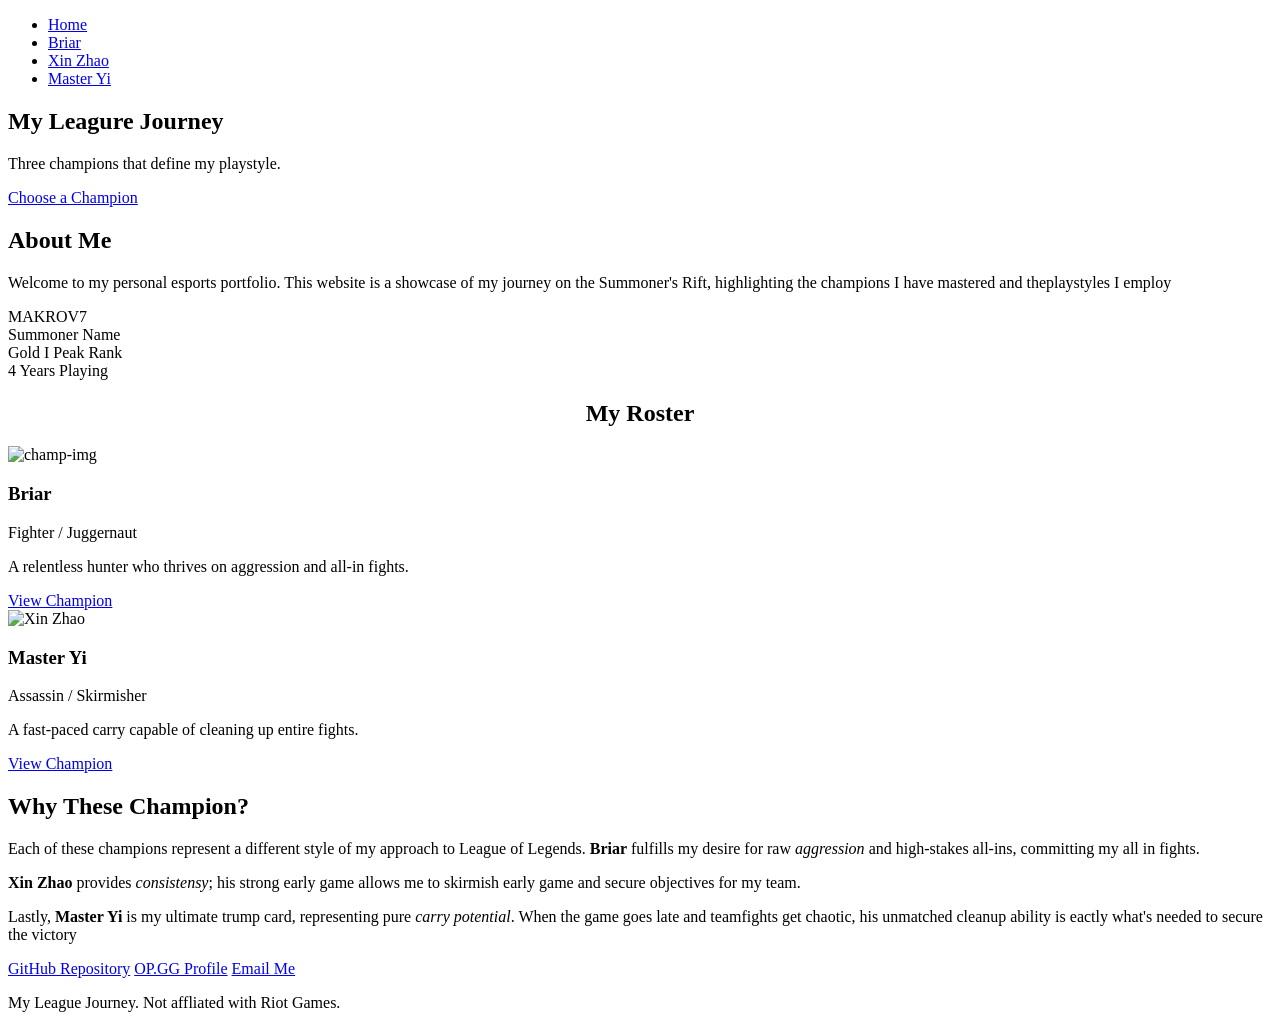
==== index.html @ 25b5e0c8 "added champ desc card stats with styles" ====
<!DOCTYPE html>
<html lang="en">
<head>
    <meta charset="UTF-8">
    <meta name="viewport" content="width=device-width, initial-scale=1.0">
    <title>My League Journey</title>
</head>
<body>
    
    <nav>
        <ul>
            <li><a href="index.html" class="active">Home</a></li>
            <li><a href="briar.html">Briar</a></li>
            <li><a href="xinzhao.html">Xin Zhao</a></li>
            <li><a href="masteryi.html">Master Yi</a></li>
        </ul>
    </nav>

    <section class="hero" style="background-image: url('images/hero_banner.png');">

        <div class="hero-content container">
            <h1 class="gradient-text">My Leagure Journey</h1>
            <p>Three champions that define my playstyle.</p>
            <a href="#champions" class="btn">Choose a Champion</a>
        </div>
    </section>

    <section class="container" id="about">
        <div class="card profile-card">
            <h2>About Me</h2>
            <div class="section_divider"></div>
            <p>Welcome to my personal esports portfolio. This website is a showcase of my journey on the Summoner's Rift, highlighting the champions I have mastered and theplaystyles I employ</p>

            <div class="profile-stats">
                <div class="stat-item">
                    <div class="stat-item">MAKROV7</div>
                    <div class="stat-label">Summoner Name</div>
                </div>
                <div class="stat-item">
                    <span class="stat-value">Gold I</span>
                    <span class="stat-label">Peak Rank</span>
                </div>
                <div class="stat-item">
                    <span class="stat-value">4</span>
                    <span class="stat-label">Years Playing</span>
                </div>
            </div>
        </div>
    </section>

    <section class="container" id="champions">
        <h2 class="text-center" style="text-align: center;">My Roster</h2>
        <div class="section-divider"></div>

        <div class="champion-grid">
            <div class="card champ-card">
                <div class="champ-img-container">
                    <img src="images/briar.png" alt="champ-img" class="champ-img">
                </div>
                <div class="champ-info">
                    <h3>Briar</h3>
                    <span class="champ-role">Fighter / Juggernaut</span>
                    <p class="champ-desc">A relentless hunter who thrives on aggression and all-in fights.</p>
                    <a href="briar.html" class="btn">View Champion</a>
                </div>
            </div>

            <div class="champ-card card">
                <div class="champ-img-container">
                    <img src="images/xinzhao.png" alt="Xin Zhao" class="champ-img">
                </div>
                <div class="champ-info">
                    <h3>Master Yi</h3>
                    <span class="cham-role">Assassin / Skirmisher</span>
                    <p class="champ-desc">A fast-paced carry capable of cleaning up entire fights.</p>
                    <a href="masteryi.html" class="btn">View Champion</a>
                </div>
            </div>
        </div>
    </section>

    <section class="why-section container">
        <h2>Why These Champion?</h2>
        <div class="section-divider"></div>
        <div class="why-content card">
            <p>Each of these champions represent a different style of my approach to League of Legends. <strong>Briar</strong> fulfills my desire for raw <em>aggression</em> and high-stakes all-ins, committing my all in fights.</p>
            <p><strong>Xin Zhao</strong> provides <em>consistensy</em>; his strong early game allows me to skirmish early game and secure objectives for my team.</p>
            <p>Lastly, <strong>Master Yi</strong> is my ultimate trump card, representing pure <em>carry potential</em>. When the game goes late and teamfights get chaotic, his unmatched cleanup ability is eactly what's needed to secure the victory</p>
        </div>
    </section>

    <footer>
        <div class="container">
            <div class="footer-links">
                <a href="https://github.com/raze-me/myLeague" target="" rel="noopener noreferrer">GitHub Repository</a>
                <a href="https://op.gg/lol/summoners/sea/MAKROV7-SG2" target="" rel="noopener noreferrer">OP.GG Profile</a>
                <a href="mailto:ac.otherside@gmail.com">Email Me</a>
            </div>
            <p class="copyright">My League Journey. Not affliated with Riot Games.</p>
        </div>
    </footer>

</body>
</html>
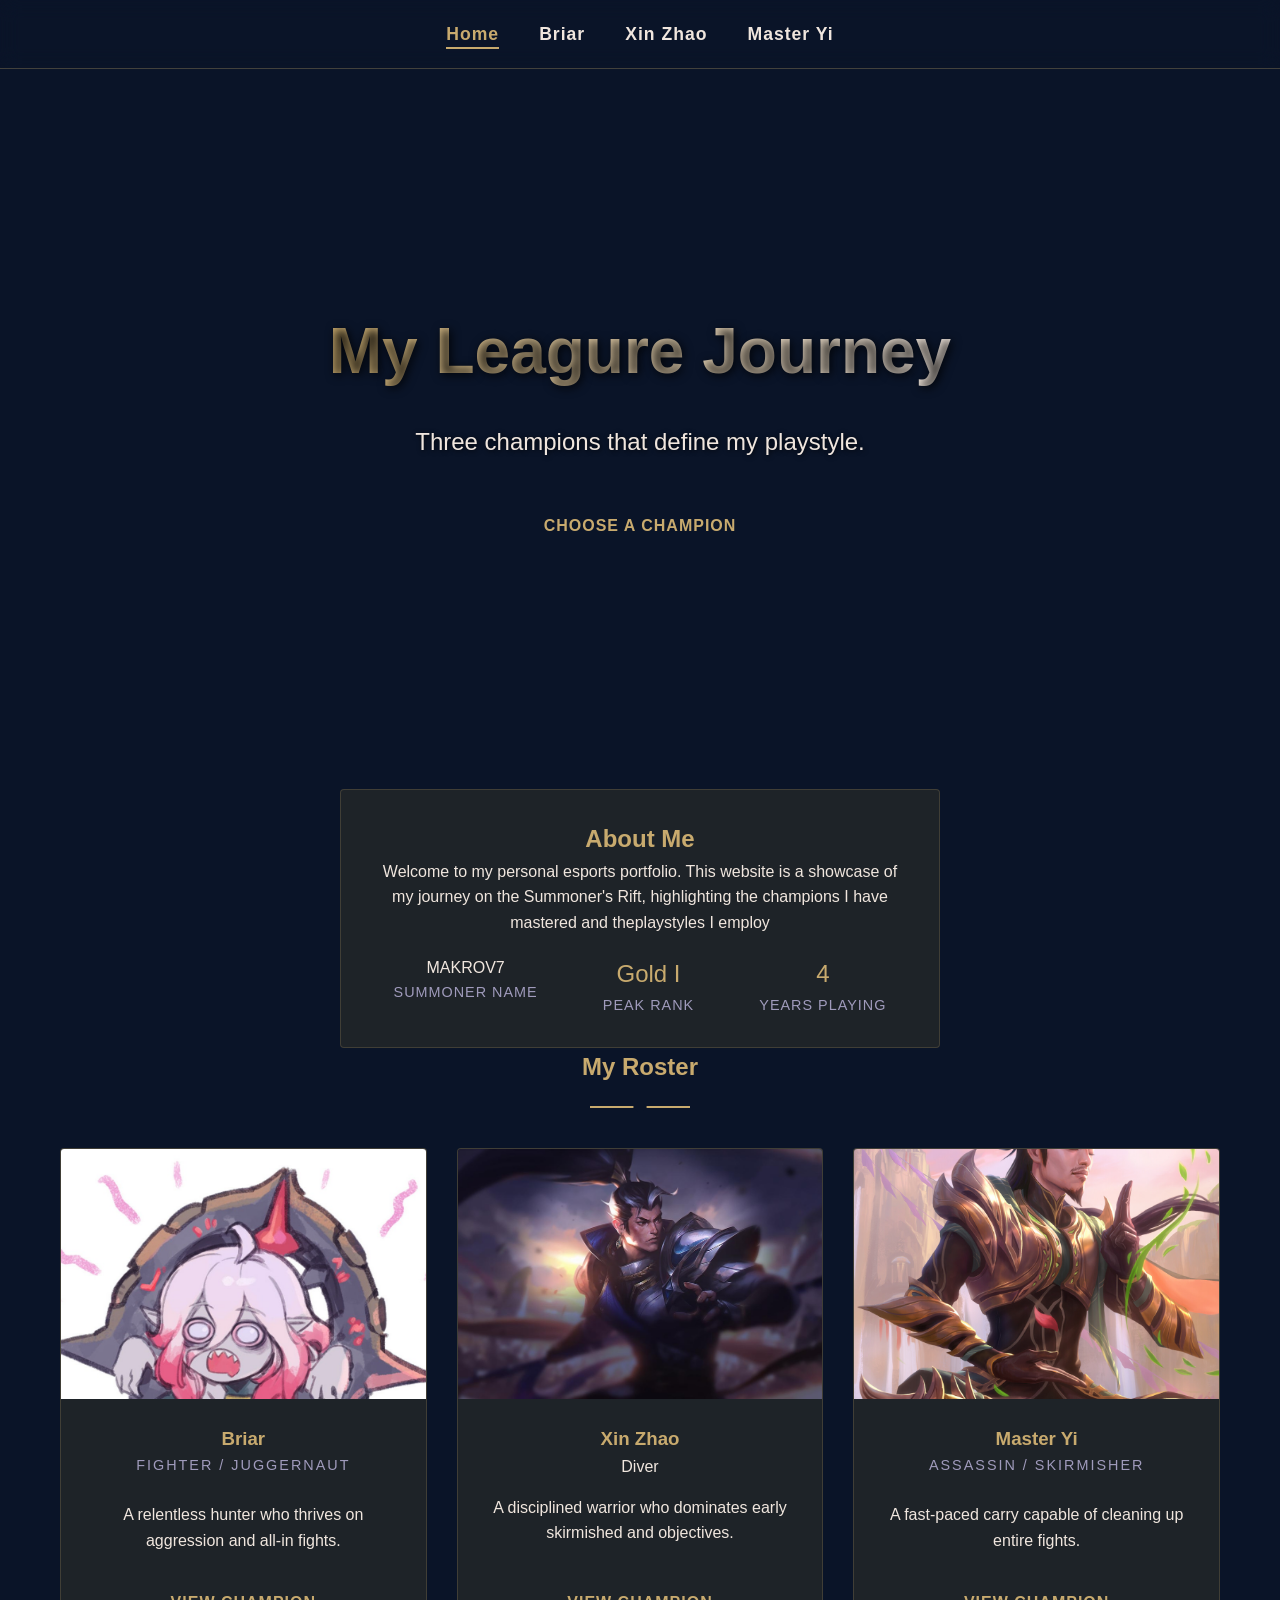
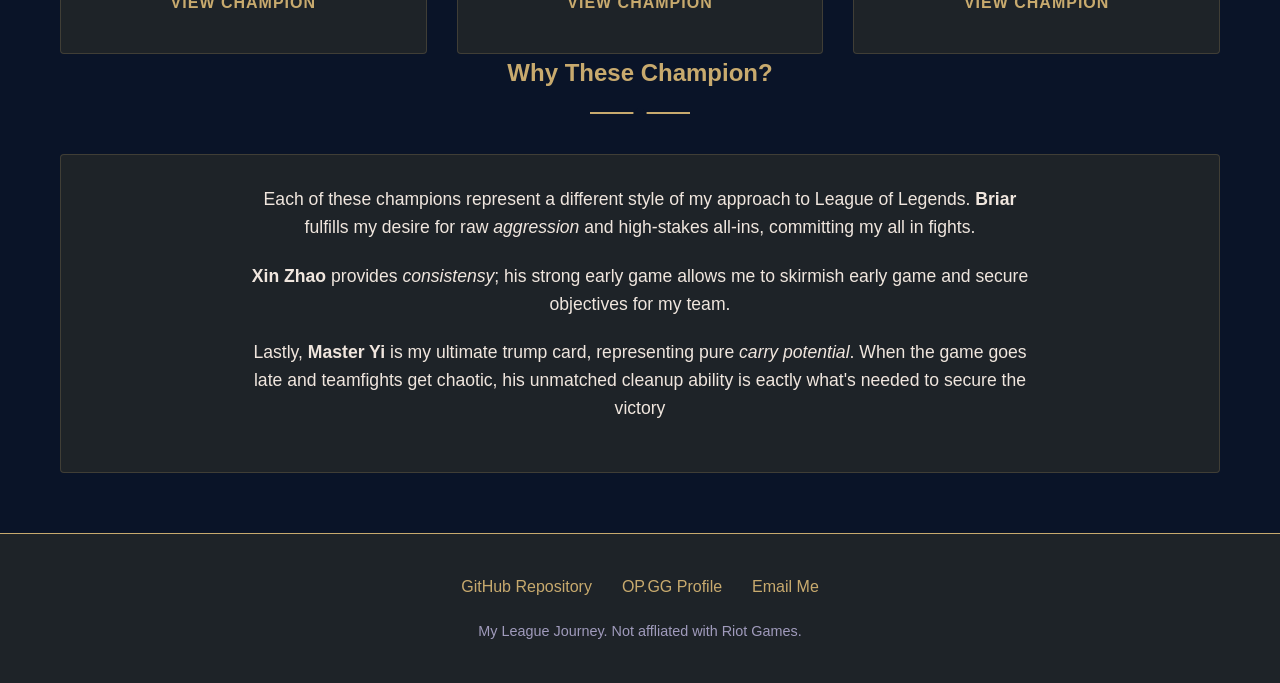
==== commit 17ffda5a: "added complete styles for the webpage" ====
--- a/index.html
+++ b/index.html
@@ -4,6 +4,8 @@
     <meta charset="UTF-8">
     <meta name="viewport" content="width=device-width, initial-scale=1.0">
     <title>My League Journey</title>
+    <link rel="stylesheet" href="styles.css">
+
 </head>
 <body>
     
@@ -16,7 +18,7 @@
         </ul>
     </nav>
 
-    <section class="hero" style="background-image: url('images/hero_banner.png');">
+    <section class="hero" style="background-image: url('images/hero_banner.jpg');">
 
         <div class="hero-content container">
             <h1 class="gradient-text">My Leagure Journey</h1>
@@ -55,7 +57,7 @@
         <div class="champion-grid">
             <div class="card champ-card">
                 <div class="champ-img-container">
-                    <img src="images/briar.png" alt="champ-img" class="champ-img">
+                    <img src="images/briar.jpg" alt="champ-img" class="champ-img">
                 </div>
                 <div class="champ-info">
                     <h3>Briar</h3>
@@ -67,11 +69,23 @@
 
             <div class="champ-card card">
                 <div class="champ-img-container">
-                    <img src="images/xinzhao.png" alt="Xin Zhao" class="champ-img">
+                    <img src="images/xinzhao.jpg" alt="Xin Zhao" class="champ-img">
+                </div>
+                <div class="champ-info">
+                    <h3>Xin Zhao</h3>
+                    <span class="cham-role">Diver</span>
+                    <p class="champ-desc">A disciplined warrior who dominates early skirmished and objectives.</p>
+                    <a href="xinzhao.html" class="btn">View Champion</a>
+                </div>
+            </div>
+
+            <div class="card champ-card">
+                <div class="champ-img-container">
+                    <img src="images/masteryi.jpg" alt="Master Yi" class="champ-img">
                 </div>
                 <div class="champ-info">
                     <h3>Master Yi</h3>
-                    <span class="cham-role">Assassin / Skirmisher</span>
+                    <span class="champ-role">Assassin / Skirmisher</span>
                     <p class="champ-desc">A fast-paced carry capable of cleaning up entire fights.</p>
                     <a href="masteryi.html" class="btn">View Champion</a>
                 </div>
--- a/styles.css
+++ b/styles.css
@@ -0,0 +1,513 @@
+
+:root {
+    --bg-color: #0A1428;
+    --bg-secondary: #1E2328;
+    --gold-accent: #C8AA6E;
+    --gold-hover: #F0E6DE;
+    --text-light: #F0E6DE;
+    --text-gray: #A09BBC;
+    --font-heading: #'Cinzel', serif;
+    --font-body: 'Inter', sans-serif;
+    --transition: all 0.3s ease;
+}
+
+* {
+    margin: 0;
+    padding: 0;
+    box-sizing: border-box;
+}
+
+body {
+    background-color: var(--bg-color);
+    color: var(--text-light);
+    font-family: var(--font-body);
+    line-height: 1.6;
+}
+
+h1, h2, h3, h4, h5, h6 {
+    font-family: var(--font-heading);
+    color: var(--gold-accent);
+    font-weight: 600;
+}
+
+a {
+    text-decoration: none;
+    color: inherit;
+}
+
+ul {
+    list-style: none;
+}
+
+.gradient-text{
+    background: linear-gradient(to right, var(--gold-accent), var(--gold-hover));
+    -webkit-background-clip: text;
+    -webkit-text-fill-color: transparent;
+}
+
+.section-divider {
+    width: 100px;
+    height: 2px;
+    background: var(--gold-accent);
+    margin: 20px auto 40px;
+    position: relative;
+}
+
+.section-divider::before {
+    content: '';
+    position: absolute;
+    top: -4px;
+    left: 50%;
+    transform: translateX(-50%) rotate(45deg);
+    width: 10px;
+    height: 10px;
+    background: var(--bg-color);
+    border: 1px solid var(--gradient-accent);
+}
+
+nav {
+    display: flex;
+    justify-content: center;
+    align-items: center;
+    padding: 20px 0;
+    background-color: rgba(10, 20, 40, 0.9);
+    border-bottom: 1px solid rgba(200, 170, 110, 0.3);
+    position: sticky;
+    top: 0;
+    z-index: 1000;
+    backdrop-filter: blur(10px);
+}
+
+nav ul {
+    display: flex;
+    gap: 40px;
+}
+
+nav a{
+    font-family: var(--font-heading);
+    font-size: 1.1rem;
+    font-weight: 600;
+    letter-spacing: 1px;
+    position: relative;
+    padding-bottom: 5px;
+    color: var(--text-light);
+    transition: var(--transition);
+}
+
+nav a:hover, nav a.active {
+    color: var(--gold-accent);
+}
+
+nav a::after {
+    content: '';
+    position: absolute;
+    bottom: 0;
+    left: 0;
+    width: 0;
+    height: 2px;
+    background-color: var(--gold-accent);
+    transition: width 0.3s ease;
+}
+
+nav a:hover::after, nav a.active::after {
+    width: 100%;
+}
+
+.btn {
+    display: inline-block;
+    padding: 12px 30px;
+    background-color: transparent;
+    color: var(--gold-accent);
+    border: 1px solid (--gold-accent);
+    font-family: var(--font-heading);
+    font-weight: 600;
+    letter-spacing: 1px;
+    text-transform: uppercase;
+    cursor: pointer;
+    transform: var(--transition);
+    position: relative;
+    overflow: hidden;
+}
+
+.btn:hover {
+    background-color: var(--gold-accent);
+    color: var(--bg-color);
+    transform: scale(1.05);
+    box-shadow: 0 0 15px rgba(200, 170, 110, 0.5);
+}
+
+.container {
+    max-width: 1200px;
+    margin: 0 auto;
+    padding: 0 20px;
+}
+
+section {
+    padding: 80px 0;
+}
+
+.hero {
+    height: 80vh;
+    display: flex;
+    flex-direction: column;
+    justify-content: center;
+    align-items: center;
+    text-align: center;
+    background-size: cover;
+    background-position: center;
+    background-repeat: no-repeat;
+    position: relative;
+    padding: 0 20px;
+}
+
+.hero::before {
+    content: '';
+    position: absolute;
+    top: 0; left: 0; right: 0; bottom: 0;
+    background: linear-gradient(to bottom, rgba(10, 20, 40, 0.3), var(--bg-color));
+}
+
+.hero-content {
+    position: relative;
+    z-index: 1;
+}
+
+.hero h1 {
+    font-size: 4rem;
+    margin-bottom: 20px;
+    text-shadow: 2px 2px 10px rgba(0, 0, 0, 0.8);
+}
+
+.hero p {
+    font-size: 1.5rem;
+    color: var(--text-light);
+    margin-bottom: 40px;
+    text-shadow: 1px 1px 5px rgba(0, 0, 0, 0.8);
+}
+
+.card {
+    background-color: var(--bg-secondary);
+    border: 1px solid rgba(200, 170, 110, 0.2);
+    border-radius: 4px;
+    padding: 30px;
+    transform: var(--gold-accent);
+    position: relative;
+}
+
+.card:hover{
+    transform: translateY(-10px);
+    border-color: var(--gold-accent);
+    box-shadow: 0 10px 30px rgba(200, 170, 110, 0.2);
+}
+
+.profile-card {
+    max-width: 600px;
+    margin: 0 auto;
+    text-align: center;
+}
+
+.profile-stats {
+    display: flex;
+    justify-content: space-around;
+    flex-wrap: wrap;
+    margin-top: 20px;
+    gap: 20px;
+}
+
+.stat-item {
+    display: flex;
+    flex-direction: column;
+    align-items: center;
+}
+
+.stat-value {
+    color: var(--gold-accent);
+    font-family: var(--font-heading);
+    font-size: 1.5rem;
+}
+
+.stat-label {
+    color: var(--text-gray);
+    font-size: 0.9rem;
+    text-transform: uppercase;
+    letter-spacing: 1px;
+}
+
+.champion-grid {
+    display: grid;
+    grid-template-columns: repeat(auto-fit, minmax(300px, 1fr));
+    gap: 30px;
+    margin-top: 40px;
+}
+
+.champ-card {
+    padding: 0;
+    overflow: hidden;
+    display: flex;
+    flex-direction: column;
+}
+
+.champ-img-container {
+    height: 250px;
+    overlay: hidden;
+    position: relative;
+}
+
+.champ-img {
+    width: 100%;
+    height: 100%;
+    object-fit: cover;
+    transition: transform 0.5s ease;
+}
+
+.champ-card:hover .champ-img {
+    transform: scale(1.1);
+}
+
+.champ-info {
+    padding: 25px;
+    text-align: center;
+    flex-grow: 1;
+    display: flex;
+    flex-direction: column;
+}
+
+.champ-role{
+    color: var(--text-gray);
+    font-size: 0.9rem;
+    text-transform: uppercase;
+    letter-spacing: 2px;
+    margin-bottom: 10px;
+}
+.champ-desc {
+    margin: 15px 0 25px;
+    color: var(--text-light);
+    flex-grow: 1;
+}
+
+.why-section{
+    text-align: center;
+}
+
+.why-content p {
+    max-width: 800px;
+    margin: 0 auto 20px;
+    color: var(--text-light);
+    font-size: 1.1rem;
+}
+
+.quote-box {
+    background: linear-gradient(135deg, rgba(30, 35, 40, 0.8));
+    border-left: 4px solid var(--gold-accent);
+    padding: 40px;
+    margin: 40px auto;
+    max-width: 800px;
+    text-align: center;
+    font-style: italic;
+    font-size: 1.5rem;
+    font-family: var(--font-heading);
+    color: var(--gold-hover);
+    position: relative;
+}
+
+.ability-grid {
+    display: grid;
+    grid-template-columns: repeat(auto-fit, minmax(200px, 1fr));
+    gap: 20px;
+}
+
+.ability-card {
+    text-align: center;
+    padding: 20px;
+}
+
+.ability-icon {
+    width: 64;
+    height: 64;
+    border: 2px solid var(--gold-accent);
+    border-radius: 50%;
+    margin: 0 auto 15px;
+    display: flex;
+    align-items: center;
+    justify-content: center;
+    font-family: var(--font-heading);
+    font-size: 1.5rem;
+    color: var(--gold-accent);
+    background: var(--bg-color);
+}
+
+.ability-name {
+    margin-bottom: 10px;
+    font-size: 1.2rem;
+}
+
+.ability-desc {
+    font-size: 0.9rem;
+    color: var(--text-gray);
+}
+
+.stats-panel {
+    display: grid;
+    grid-template-columns: repeat(auto-fit, minmax(150px, 1fr));
+    gap: 20px;
+    background-color: var(--bg-secondary);
+    padding: 30px;
+    border: 1px solid rgba(200, 170, 110, 0.2);
+    border-radius: 4px;
+    text-align: center;
+}
+
+.build-list {
+    max-width: 600px;
+    margin: 0 auto;
+}
+
+.build-list li {
+    background-color: var(--bg-secondary);
+    margin-bottom: 10px;
+    padding: 15px 20px;
+    border-left: 2px solid var(--gold-accent);
+    display: flex;
+    align-items: center;
+    transition: translateX(10px);
+}
+
+.build-list li:hover {
+    background-color: rgba(200, 170, 110, 0.1);
+    transform: translateX(10px);
+}
+
+.timeline {
+    position: relative;
+    max-width: 800px;
+    margin: 0 auto;
+}
+
+.timeline::after {
+    content: '';
+    position: absolute;
+    width: 2px;
+    background-color: var(--gold-accent);
+    top: 0;
+    bottom: 0;
+    left: 50%;
+    margin-left: -1px;
+}
+
+.timeline-card {
+    padding: 20px 30px;
+    position: relative;
+    background-color: inherit;
+    width: 50%;
+}
+
+.timeline-card::after {
+    content: '';
+    position: absolute;
+    width: 16px;
+    height: 16px;
+    background-color: var(--bg-color);
+    border: 4px solid var(--gold-accent);
+    top: 25px;
+    border-radius: 50%;
+    z-index: 1;
+}
+
+.timeline-left {
+    left: 0;
+}
+
+.timeline-right {
+    left: 50%;
+}
+
+.timeline-left::after {
+    right: -8px;
+}
+
+.timeline-right::after {
+    left: -8px;
+}
+
+.timeline-content {
+    padding: 20px;
+    background-color: var(--bg-secondary);
+    border: 1px solid rgba(200, 170, 110, 0.2);
+    border-radius: 4px;
+}
+
+.timeline-content h3 {
+    margin-bottom: 10px;
+}
+
+footer {
+    background-color: var(--bg-secondary);
+    border-top: 1px solid var(--gold-accent);
+    padding: 40px 0;
+    text-align: center;
+    margin-top: 60px;
+}
+
+.footer-links {
+    display: flex;
+    justify-content: center;
+    gap: 30px;
+    margin-bottom: 20px;
+}
+
+.footer-links a {
+    color: var(--gold-accent);
+    font-family: var(--font-heading);
+    transition: var(--transition);
+}
+
+.footer-links a:hover {
+    color: var(--text-light);
+    text-shadow: 0 0 10px var(--gold-accent);
+}
+
+.copyright {
+    color: var(--text-gray);
+    font-size: 0.9rem;
+}
+
+@media (max-width: 768px) {
+    .hero h1 {font-size: 2.5rem; }
+    .hero p { font-size: 1.2rem; }
+    nav ul { gap: 15px; flex-wrap: wrap; justify-content: center; }
+
+    .timeline::after{
+        left: 20px;
+    }
+    .timeline-card {
+        width: 100%;
+        padding-left: 50px;
+        padding-right: 0px; 
+    }
+
+    .timeline-right {
+        left: 0%;
+    }
+
+    .timeline-left::after, .timeline-right::after {
+        left: 12px;
+    }
+}
+
+.error-page {
+    height: 100vh;
+    display: flex;
+    flex-direction: column;
+    justify-content: center;
+    align-items: center;
+    text-align: center;
+}
+
+.error-img {
+    max-width: 300px;
+    margin-bottom: 30px;
+    border-radius: 50%;
+    border: 4px solid var(--gold-accent);
+    box-shadow: 0 0 30px rgba(200, 170, 110, 0.3);
+}
+
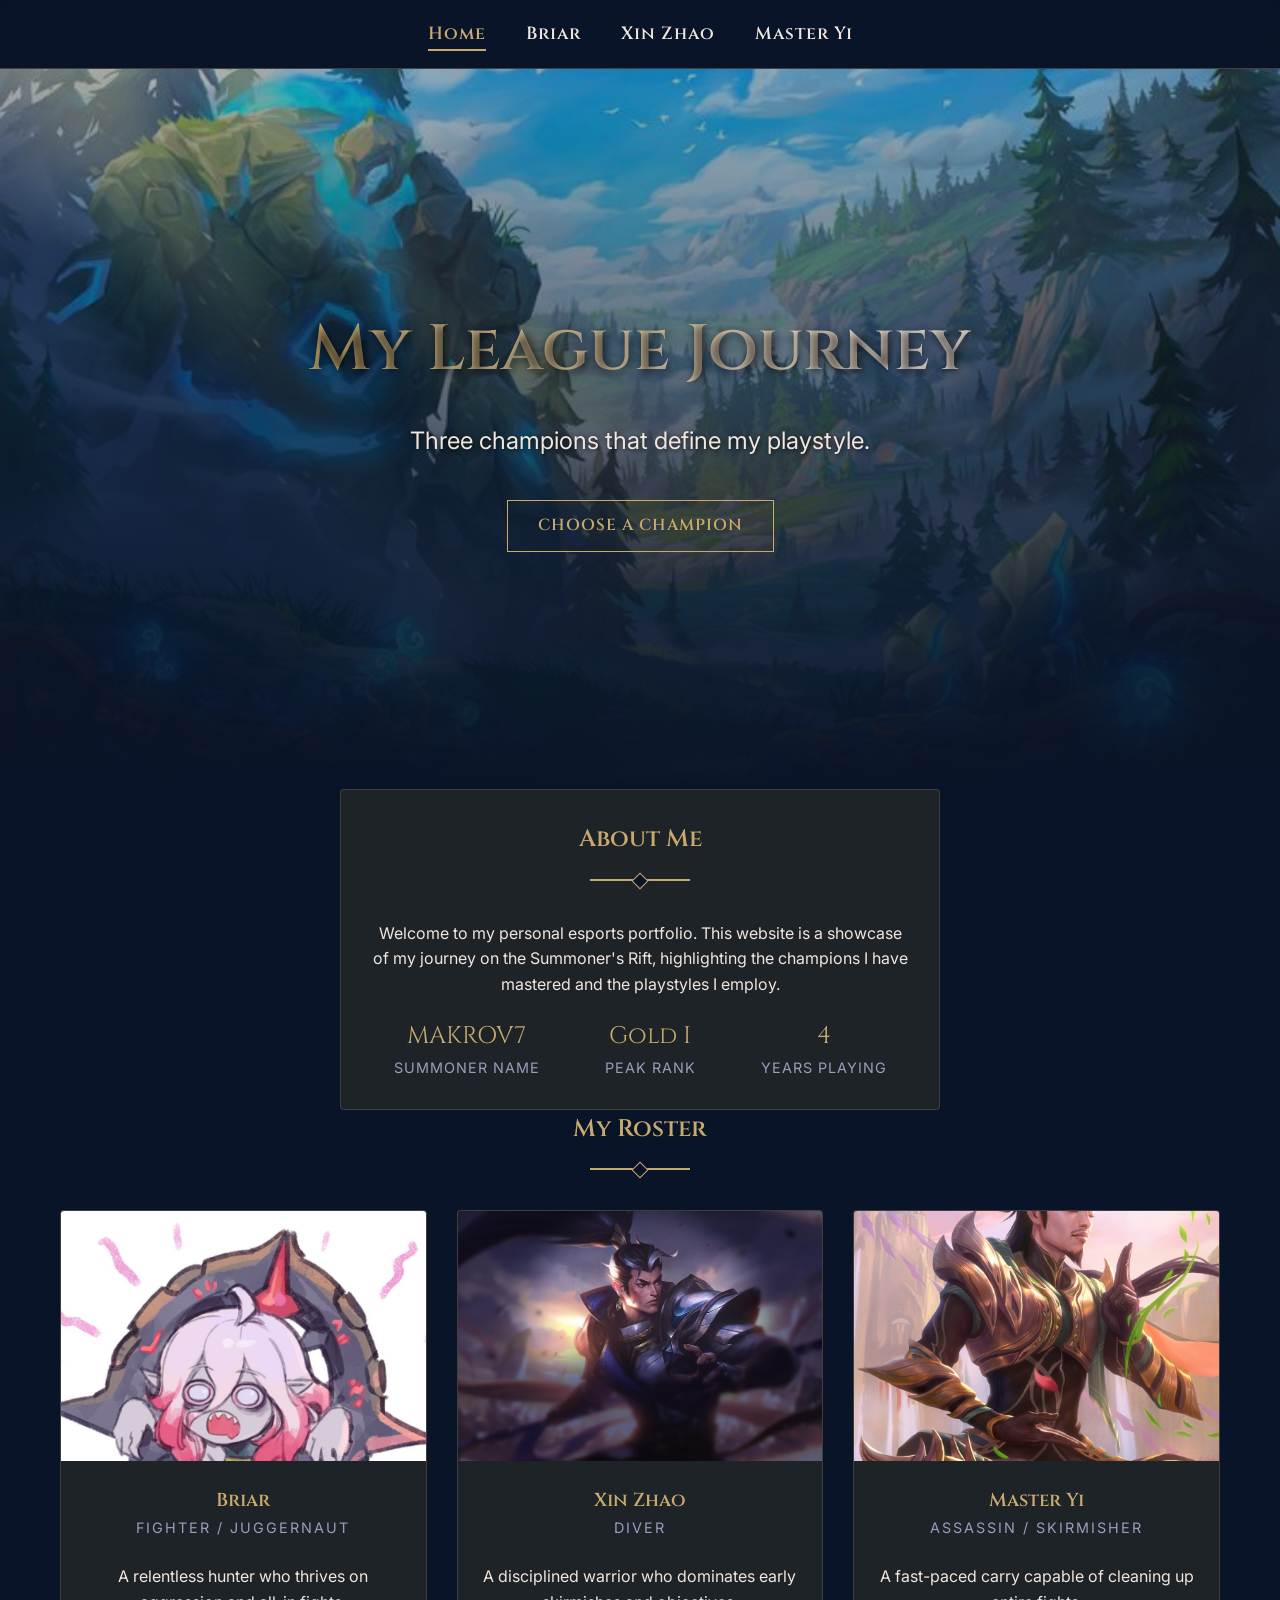
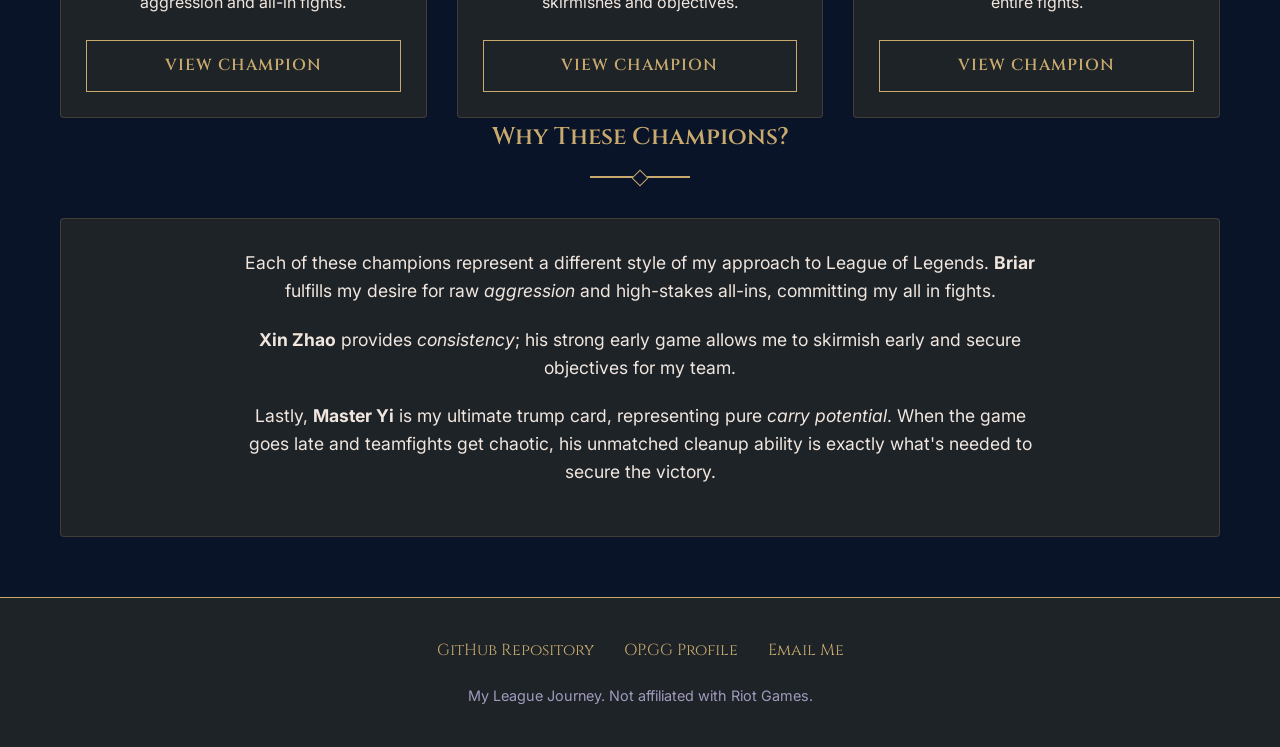
==== commit dd964cc7: "added supporting images and sounds" ====
--- a/index.html
+++ b/index.html
@@ -5,6 +5,8 @@
     <meta name="viewport" content="width=device-width, initial-scale=1.0">
     <title>My League Journey</title>
     <link rel="stylesheet" href="styles.css">
+    <link rel="icon" href="images/favicon.ico" type="image/x-icon">
+
 
 </head>
 <body>
@@ -21,7 +23,7 @@
     <section class="hero" style="background-image: url('images/hero_banner.jpg');">
 
         <div class="hero-content container">
-            <h1 class="gradient-text">My Leagure Journey</h1>
+            <h1 class="gradient-text">My League Journey</h1>
             <p>Three champions that define my playstyle.</p>
             <a href="#champions" class="btn">Choose a Champion</a>
         </div>
@@ -30,13 +32,13 @@
     <section class="container" id="about">
         <div class="card profile-card">
             <h2>About Me</h2>
-            <div class="section_divider"></div>
-            <p>Welcome to my personal esports portfolio. This website is a showcase of my journey on the Summoner's Rift, highlighting the champions I have mastered and theplaystyles I employ</p>
+            <div class="section-divider"></div>
+            <p>Welcome to my personal esports portfolio. This website is a showcase of my journey on the Summoner's Rift, highlighting the champions I have mastered and the playstyles I employ.</p>
 
             <div class="profile-stats">
                 <div class="stat-item">
-                    <div class="stat-item">MAKROV7</div>
-                    <div class="stat-label">Summoner Name</div>
+                    <span class="stat-value">MAKROV7</span>
+                    <span class="stat-label">Summoner Name</span>
                 </div>
                 <div class="stat-item">
                     <span class="stat-value">Gold I</span>
@@ -73,8 +75,8 @@
                 </div>
                 <div class="champ-info">
                     <h3>Xin Zhao</h3>
-                    <span class="cham-role">Diver</span>
-                    <p class="champ-desc">A disciplined warrior who dominates early skirmished and objectives.</p>
+                    <span class="champ-role">Diver</span>
+                    <p class="champ-desc">A disciplined warrior who dominates early skirmishes and objectives.</p>
                     <a href="xinzhao.html" class="btn">View Champion</a>
                 </div>
             </div>
@@ -94,23 +96,23 @@
     </section>
 
     <section class="why-section container">
-        <h2>Why These Champion?</h2>
+        <h2>Why These Champions?</h2>
         <div class="section-divider"></div>
         <div class="why-content card">
             <p>Each of these champions represent a different style of my approach to League of Legends. <strong>Briar</strong> fulfills my desire for raw <em>aggression</em> and high-stakes all-ins, committing my all in fights.</p>
-            <p><strong>Xin Zhao</strong> provides <em>consistensy</em>; his strong early game allows me to skirmish early game and secure objectives for my team.</p>
-            <p>Lastly, <strong>Master Yi</strong> is my ultimate trump card, representing pure <em>carry potential</em>. When the game goes late and teamfights get chaotic, his unmatched cleanup ability is eactly what's needed to secure the victory</p>
+            <p><strong>Xin Zhao</strong> provides <em>consistency</em>; his strong early game allows me to skirmish early and secure objectives for my team.</p>
+            <p>Lastly, <strong>Master Yi</strong> is my ultimate trump card, representing pure <em>carry potential</em>. When the game goes late and teamfights get chaotic, his unmatched cleanup ability is exactly what's needed to secure the victory.</p>
         </div>
     </section>
 
     <footer>
         <div class="container">
             <div class="footer-links">
-                <a href="https://github.com/raze-me/myLeague" target="" rel="noopener noreferrer">GitHub Repository</a>
-                <a href="https://op.gg/lol/summoners/sea/MAKROV7-SG2" target="" rel="noopener noreferrer">OP.GG Profile</a>
+                <a href="https://github.com/raze-me/myLeague" target="_blank" rel="noopener noreferrer">GitHub Repository</a>
+                <a href="https://op.gg/lol/summoners/sea/MAKROV7-SG2" target="_blank" rel="noopener noreferrer">OP.GG Profile</a>
                 <a href="mailto:ac.otherside@gmail.com">Email Me</a>
             </div>
-            <p class="copyright">My League Journey. Not affliated with Riot Games.</p>
+            <p class="copyright">My League Journey. Not affiliated with Riot Games.</p>
         </div>
     </footer>
 
--- a/styles.css
+++ b/styles.css
@@ -1,3 +1,4 @@
+@import url('https://fonts.googleapis.com/css2?family=Cinzel:wght@400;600;700&family=Inter:wght@300;400;500;600&display=swap');
 
 :root {
     --bg-color: #0A1428;
@@ -6,7 +7,7 @@
     --gold-hover: #F0E6DE;
     --text-light: #F0E6DE;
     --text-gray: #A09BBC;
-    --font-heading: #'Cinzel', serif;
+    --font-heading: 'Cinzel', serif;
     --font-body: 'Inter', sans-serif;
     --transition: all 0.3s ease;
 }
@@ -62,7 +63,7 @@
     width: 10px;
     height: 10px;
     background: var(--bg-color);
-    border: 1px solid var(--gradient-accent);
+    border: 1px solid var(--gold-accent);
 }
 
 nav {
@@ -118,13 +119,13 @@
     padding: 12px 30px;
     background-color: transparent;
     color: var(--gold-accent);
-    border: 1px solid (--gold-accent);
+    border: 1px solid var(--gold-accent);
     font-family: var(--font-heading);
     font-weight: 600;
     letter-spacing: 1px;
     text-transform: uppercase;
     cursor: pointer;
-    transform: var(--transition);
+    transition: var(--transition);
     position: relative;
     overflow: hidden;
 }
@@ -190,7 +191,7 @@
     border: 1px solid rgba(200, 170, 110, 0.2);
     border-radius: 4px;
     padding: 30px;
-    transform: var(--gold-accent);
+    transition: var(--transition);
     position: relative;
 }
 
@@ -249,7 +250,7 @@
 
 .champ-img-container {
     height: 250px;
-    overlay: hidden;
+    overflow: hidden;
     position: relative;
 }
 
@@ -297,7 +298,7 @@
 }
 
 .quote-box {
-    background: linear-gradient(135deg, rgba(30, 35, 40, 0.8));
+    background: linear-gradient(135deg, rgba(30, 35, 40, 0.8), rgba(10, 20, 40, 0.8));
     border-left: 4px solid var(--gold-accent);
     padding: 40px;
     margin: 40px auto;
@@ -322,8 +323,8 @@
 }
 
 .ability-icon {
-    width: 64;
-    height: 64;
+    width: 64px;
+    height: 64px;
     border: 2px solid var(--gold-accent);
     border-radius: 50%;
     margin: 0 auto 15px;
@@ -511,3 +512,22 @@
     box-shadow: 0 0 30px rgba(200, 170, 110, 0.3);
 }
 
+
+.audio-btn {
+    background: transparent;
+    border: 1px solid rgba(200, 170, 110, 0.5);
+    color: var(--text-gray);
+    padding: 8px 16px;
+    font-family: var(--font-body);
+    font-size: 0.85rem;
+    border-radius: 20px;
+    cursor: pointer;
+    margin-top: 15px;
+    transition: var(--transition);
+}
+
+.audio-btn:hover {
+    border-color: var(--gold-accent);
+    color: var(--text-light);
+    background: rgba(200, 170, 110, 0.1);
+}
